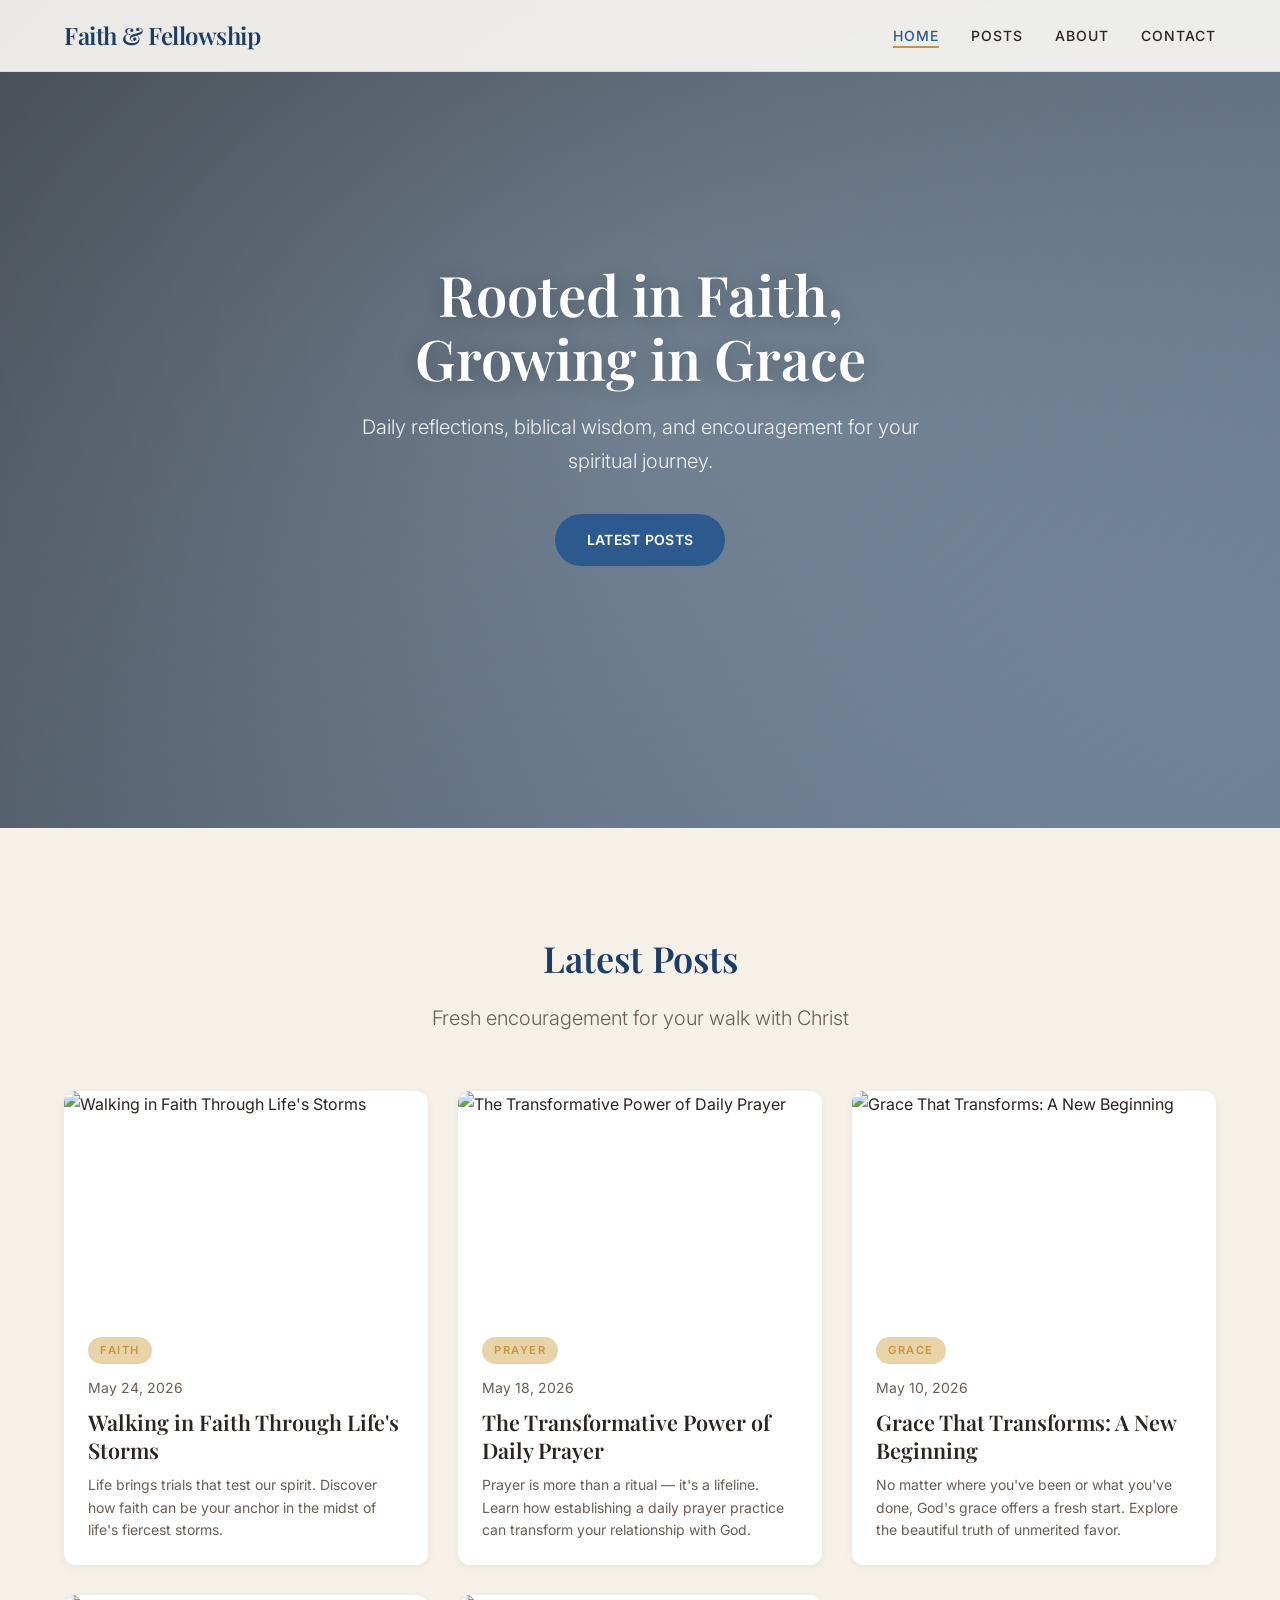
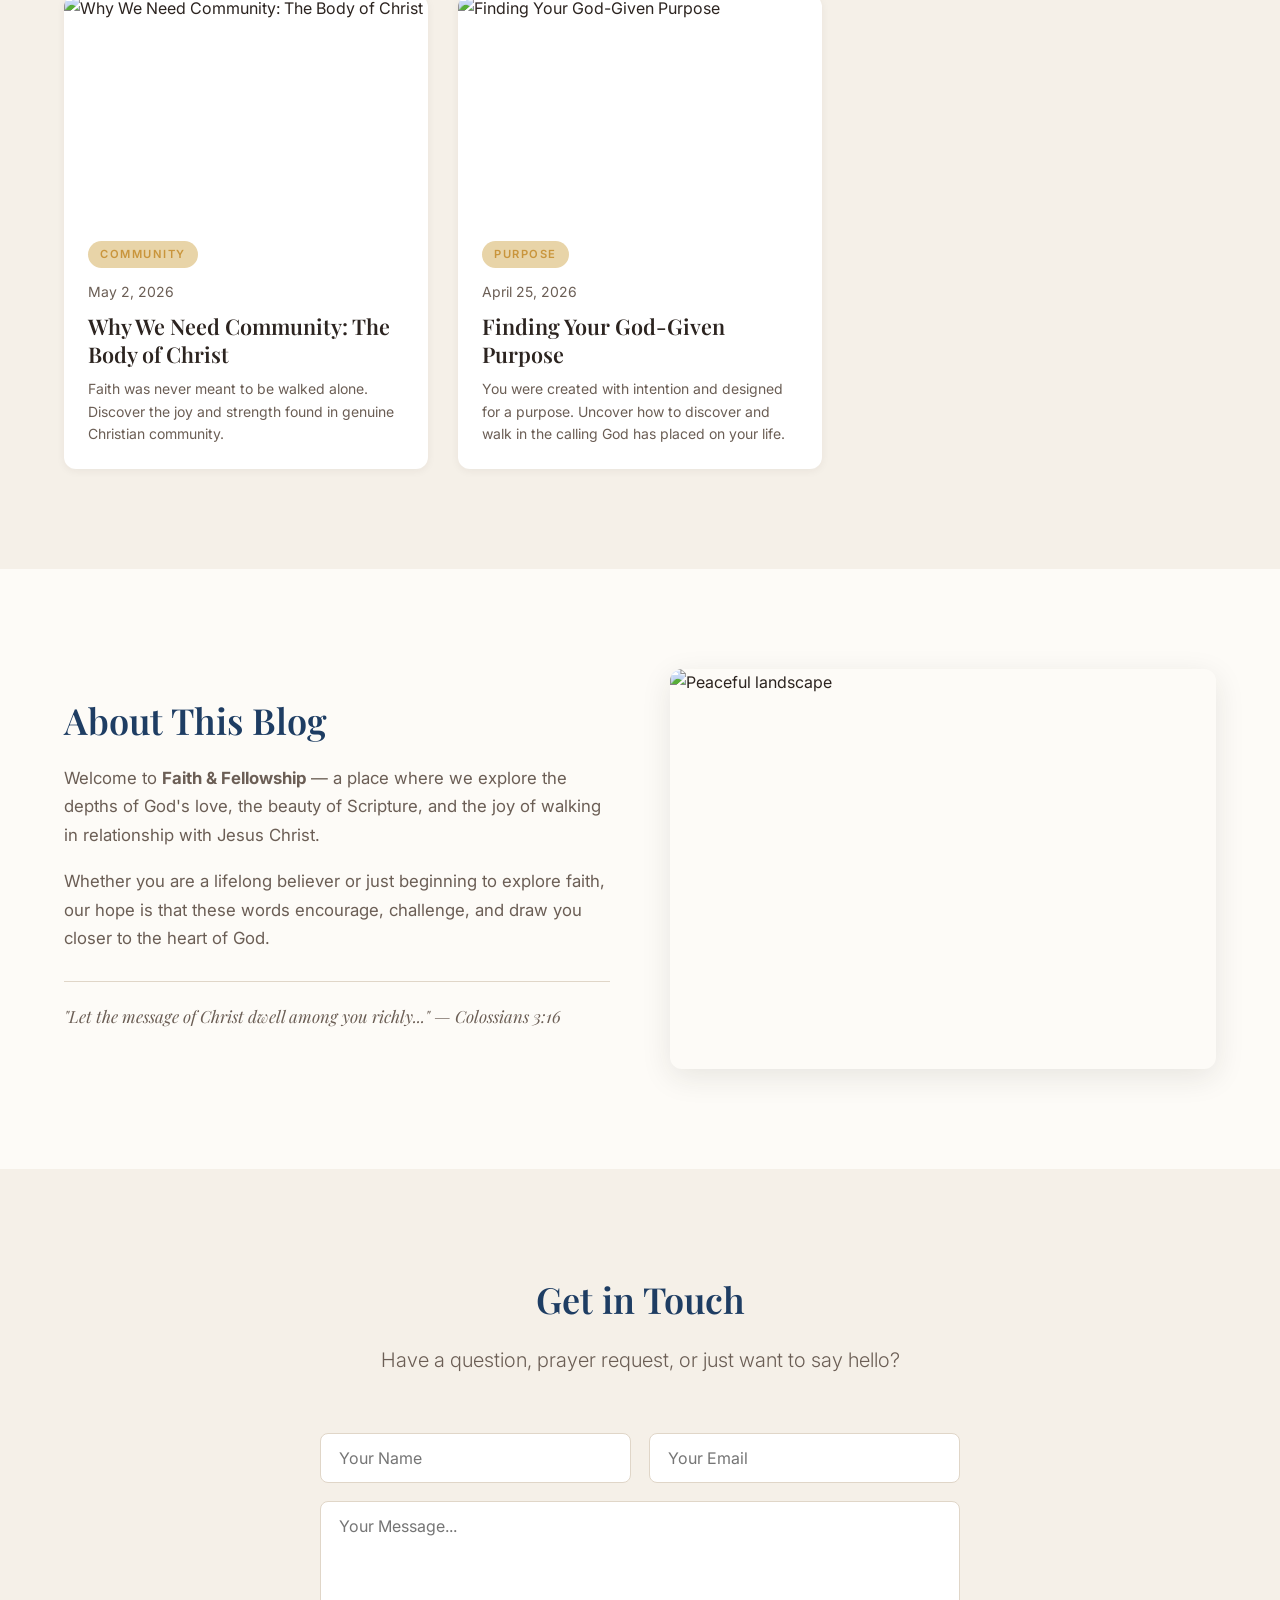
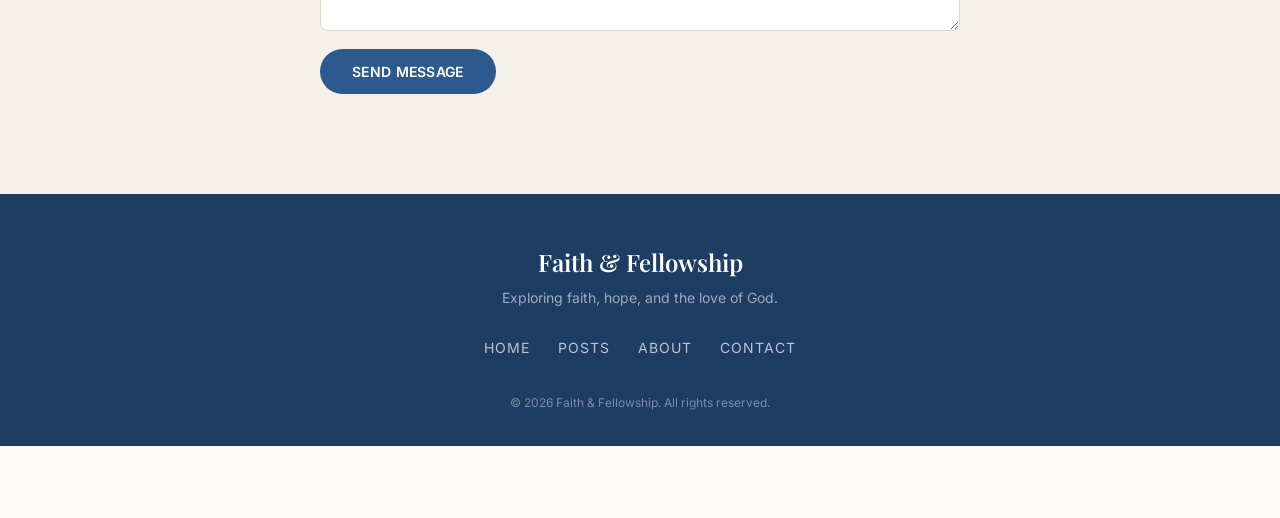
==== index.html @ 09952d6b "Initial commit: Christian blog - Faith & Fellowship" ====
<!DOCTYPE html>
<html lang="en">
<head>
  <meta charset="UTF-8">
  <meta name="viewport" content="width=device-width, initial-scale=1.0">
  <title>Faith &amp; Fellowship — A Christian Blog</title>
  <meta name="description" content="Exploring faith, hope, and the love of God through daily reflections and biblical wisdom.">
  <link rel="preconnect" href="https://fonts.googleapis.com">
  <link rel="preconnect" href="https://fonts.gstatic.com" crossorigin>
  <link href="https://fonts.googleapis.com/css2?family=Playfair+Display:ital,wght@0,400;0,600;1,400&family=Inter:wght@300;400;500;600&display=swap" rel="stylesheet">
  <link rel="stylesheet" href="css/style.css">
</head>
<body>

  <!-- ===== HEADER / NAV ===== -->
  <header class="site-header" id="top">
    <div class="container header-inner">
      <a href="#" class="logo">Faith &amp; Fellowship</a>
      <nav class="main-nav" id="mainNav">
        <button class="nav-toggle" id="navToggle" aria-label="Menu" aria-expanded="false">&#9776;</button>
        <ul class="nav-list">
          <li><a href="#home" class="nav-link active">Home</a></li>
          <li><a href="#posts" class="nav-link">Posts</a></li>
          <li><a href="#about" class="nav-link">About</a></li>
          <li><a href="#contact" class="nav-link">Contact</a></li>
        </ul>
      </nav>
    </div>
  </header>

  <main>

    <!-- ===== HERO ===== -->
    <section class="hero" id="home">
      <div class="hero-overlay"></div>
      <div class="container hero-content">
        <h1>Rooted in Faith,<br>Growing in Grace</h1>
        <p>Daily reflections, biblical wisdom, and encouragement for your spiritual journey.</p>
        <a href="#posts" class="btn btn-primary">Latest Posts</a>
      </div>
    </section>

    <!-- ===== LATEST POSTS ===== -->
    <section class="section posts-section" id="posts">
      <div class="container">
        <h2 class="section-title">Latest Posts</h2>
        <p class="section-subtitle">Fresh encouragement for your walk with Christ</p>
        <div class="posts-grid" id="postsGrid">
          <!-- rendered by JS -->
        </div>
      </div>
    </section>

    <!-- ===== ABOUT ===== -->
    <section class="section about-section" id="about">
      <div class="container about-content">
        <div class="about-text">
          <h2 class="section-title">About This Blog</h2>
          <p>Welcome to <strong>Faith &amp; Fellowship</strong> — a place where we explore the depths of God's love, the beauty of Scripture, and the joy of walking in relationship with Jesus Christ.</p>
          <p>Whether you are a lifelong believer or just beginning to explore faith, our hope is that these words encourage, challenge, and draw you closer to the heart of God.</p>
          <p class="about-verse">"Let the message of Christ dwell among you richly..." — Colossians 3:16</p>
        </div>
        <div class="about-image">
          <img src="https://images.unsplash.com/photo-1470252649378-9c29740c9fa8?w=600&q=80" alt="Peaceful landscape" loading="lazy">
        </div>
      </div>
    </section>

    <!-- ===== CONTACT ===== -->
    <section class="section contact-section" id="contact">
      <div class="container">
        <h2 class="section-title">Get in Touch</h2>
        <p class="section-subtitle">Have a question, prayer request, or just want to say hello?</p>
        <form class="contact-form" id="contactForm">
          <div class="form-row">
            <input type="text" placeholder="Your Name" required>
            <input type="email" placeholder="Your Email" required>
          </div>
          <textarea rows="5" placeholder="Your Message..." required></textarea>
          <button type="submit" class="btn btn-primary">Send Message</button>
        </form>
      </div>
    </section>

  </main>

  <!-- ===== FOOTER ===== -->
  <footer class="site-footer">
    <div class="container footer-inner">
      <div class="footer-brand">
        <span class="footer-logo">Faith &amp; Fellowship</span>
        <p class="footer-tagline">Exploring faith, hope, and the love of God.</p>
      </div>
      <ul class="footer-links">
        <li><a href="#home">Home</a></li>
        <li><a href="#posts">Posts</a></li>
        <li><a href="#about">About</a></li>
        <li><a href="#contact">Contact</a></li>
      </ul>
      <p class="footer-copy">&copy; 2026 Faith &amp; Fellowship. All rights reserved.</p>
    </div>
  </footer>

  <!-- ===== MODAL OVERLAY ===== -->
  <div class="modal-overlay" id="modalOverlay"></div>

  <script src="js/main.js"></script>
</body>
</html>
---- css/style.css ----
/* ===== RESET & BASE ===== */
*, *::before, *::after { box-sizing: border-box; margin: 0; padding: 0; }
html { scroll-behavior: smooth; }

:root {
  --clr-primary: #2D5A8E;
  --clr-primary-dark: #1E3D63;
  --clr-accent: #C9953C;
  --clr-accent-light: #E8D4A8;
  --clr-bg: #FDFBF7;
  --clr-bg-alt: #F5F0E8;
  --clr-text: #2C2420;
  --clr-text-light: #6B5E55;
  --clr-white: #FFFFFF;
  --clr-border: #E0D6C8;

  --ff-serif: 'Playfair Display', Georgia, serif;
  --ff-sans: 'Inter', -apple-system, sans-serif;

  --fs-hero: 3.5rem;
  --fs-title: 2.25rem;
  --fs-large: 1.25rem;
  --fs-base: 1rem;
  --fs-small: 0.875rem;

  --shadow-sm: 0 2px 8px rgba(44,36,32,0.06);
  --shadow-md: 0 8px 30px rgba(44,36,32,0.10);
  --radius: 12px;
  --max-width: 1200px;
  --header-h: 72px;
}

body {
  font-family: var(--ff-sans);
  font-size: var(--fs-base);
  line-height: 1.7;
  color: var(--clr-text);
  background: var(--clr-bg);
  -webkit-font-smoothing: antialiased;
}

img { max-width: 100%; display: block; }
a { color: var(--clr-primary); text-decoration: none; transition: color 0.2s; }
a:hover { color: var(--clr-accent); }
ul { list-style: none; }
.container { max-width: var(--max-width); margin: 0 auto; padding: 0 24px; }

/* ===== BUTTONS ===== */
.btn {
  display: inline-block;
  font-family: var(--ff-sans);
  font-weight: 600;
  font-size: var(--fs-small);
  padding: 14px 32px;
  border-radius: 50px;
  border: none;
  cursor: pointer;
  transition: all 0.25s;
  letter-spacing: 0.3px;
  text-transform: uppercase;
}
.btn-primary {
  background: var(--clr-primary);
  color: var(--clr-white);
}
.btn-primary:hover {
  background: var(--clr-primary-dark);
  color: var(--clr-white);
  transform: translateY(-2px);
  box-shadow: 0 6px 20px rgba(45,90,142,0.30);
}

/* ===== HEADER ===== */
.site-header {
  position: fixed;
  top: 0; left: 0; right: 0;
  height: var(--header-h);
  background: rgba(253,251,247,0.90);
  backdrop-filter: blur(12px);
  -webkit-backdrop-filter: blur(12px);
  border-bottom: 1px solid var(--clr-border);
  z-index: 1000;
}
.header-inner {
  display: flex;
  align-items: center;
  justify-content: space-between;
  height: 100%;
}
.logo {
  font-family: var(--ff-serif);
  font-size: 1.5rem;
  font-weight: 600;
  color: var(--clr-primary-dark);
  letter-spacing: -0.5px;
}
.logo:hover { color: var(--clr-primary-dark); }

.nav-list { display: flex; gap: 32px; align-items: center; }
.nav-link {
  font-size: var(--fs-small);
  font-weight: 500;
  color: var(--clr-text);
  text-transform: uppercase;
  letter-spacing: 1px;
  position: relative;
  padding-bottom: 4px;
}
.nav-link::after {
  content: '';
  position: absolute;
  bottom: 0; left: 0;
  width: 0;
  height: 2px;
  background: var(--clr-accent);
  transition: width 0.3s;
}
.nav-link:hover::after,
.nav-link.active::after { width: 100%; }
.nav-link.active { color: var(--clr-primary); }

.nav-toggle {
  display: none;
  background: none;
  border: none;
  font-size: 1.6rem;
  color: var(--clr-text);
  cursor: pointer;
  padding: 4px;
}

/* ===== HERO ===== */
.hero {
  min-height: 100vh;
  display: flex;
  align-items: center;
  justify-content: center;
  text-align: center;
  position: relative;
  background:
    linear-gradient(135deg, rgba(29,38,50,0.75) 0%, rgba(45,90,142,0.55) 100%),
    url('https://images.unsplash.com/photo-1504384308090-c894fdcc538d?w=1600&q=80') center/cover fixed;
  margin-top: calc(-1 * var(--header-h));
  padding-top: var(--header-h);
}
.hero-overlay {
  position: absolute;
  inset: 0;
  background: radial-gradient(ellipse at center, transparent 0%, rgba(0,0,0,0.20) 100%);
}
.hero-content { position: relative; z-index: 1; padding: 80px 24px; }
.hero h1 {
  font-family: var(--ff-serif);
  font-size: var(--fs-hero);
  font-weight: 600;
  color: var(--clr-white);
  line-height: 1.15;
  margin-bottom: 20px;
  text-shadow: 0 2px 20px rgba(0,0,0,0.25);
}
.hero p {
  font-size: var(--fs-large);
  color: rgba(255,255,255,0.90);
  max-width: 600px;
  margin: 0 auto 36px;
  font-weight: 300;
}

/* ===== SECTIONS ===== */
.section { padding: 100px 0; }
.section-title {
  font-family: var(--ff-serif);
  font-size: var(--fs-title);
  font-weight: 600;
  color: var(--clr-primary-dark);
  text-align: center;
  margin-bottom: 12px;
}
.section-subtitle {
  text-align: center;
  color: var(--clr-text-light);
  margin-bottom: 56px;
  font-size: var(--fs-large);
  font-weight: 300;
}

/* ===== POSTS GRID ===== */
.posts-section { background: var(--clr-bg-alt); }
.posts-grid {
  display: grid;
  grid-template-columns: repeat(auto-fill, minmax(340px, 1fr));
  gap: 30px;
}
.post-card {
  background: var(--clr-white);
  border-radius: var(--radius);
  overflow: hidden;
  box-shadow: var(--shadow-sm);
  transition: all 0.3s;
  cursor: pointer;
}
.post-card:hover {
  box-shadow: var(--shadow-md);
  transform: translateY(-6px);
}
.post-card-image {
  width: 100%;
  height: 220px;
  object-fit: cover;
}
.post-card-body { padding: 24px; }
.post-card-category {
  display: inline-block;
  font-size: 0.7rem;
  font-weight: 600;
  text-transform: uppercase;
  letter-spacing: 1.5px;
  color: var(--clr-accent);
  background: var(--clr-accent-light);
  padding: 4px 12px;
  border-radius: 50px;
  margin-bottom: 12px;
}
.post-card-date {
  font-size: var(--fs-small);
  color: var(--clr-text-light);
  margin-bottom: 8px;
}
.post-card-title {
  font-family: var(--ff-serif);
  font-size: 1.35rem;
  font-weight: 600;
  line-height: 1.3;
  margin-bottom: 10px;
  color: var(--clr-text);
}
.post-card-excerpt {
  font-size: var(--fs-small);
  color: var(--clr-text-light);
  line-height: 1.6;
}

/* ===== MODAL (post detail) ===== */
.modal-overlay {
  position: fixed;
  inset: 0;
  background: rgba(0,0,0,0.55);
  backdrop-filter: blur(6px);
  z-index: 2000;
  display: none;
  align-items: center;
  justify-content: center;
  padding: 24px;
  overflow-y: auto;
}
.modal-overlay.open { display: flex; }
.modal {
  background: var(--clr-white);
  border-radius: var(--radius);
  max-width: 720px;
  width: 100%;
  max-height: 90vh;
  overflow-y: auto;
  box-shadow: 0 20px 60px rgba(0,0,0,0.25);
  animation: modalFade 0.3s ease;
}
@keyframes modalFade {
  from { opacity: 0; transform: translateY(30px) scale(0.96); }
  to { opacity: 1; transform: translateY(0) scale(1); }
}
.modal-image {
  width: 100%;
  height: 320px;
  object-fit: cover;
}
.modal-body { padding: 36px; }
.modal-body .post-card-category { margin-bottom: 8px; }
.modal-date {
  font-size: var(--fs-small);
  color: var(--clr-text-light);
  margin-bottom: 16px;
}
.modal-title {
  font-family: var(--ff-serif);
  font-size: 2rem;
  font-weight: 600;
  line-height: 1.25;
  margin-bottom: 20px;
  color: var(--clr-primary-dark);
}
.modal-content {
  font-size: 1.05rem;
  line-height: 1.8;
  color: var(--clr-text);
}
.modal-content p { margin-bottom: 1.2em; }
.modal-close {
  display: inline-block;
  margin-top: 24px;
  background: none;
  border: 2px solid var(--clr-border);
  padding: 10px 28px;
  border-radius: 50px;
  font-family: var(--ff-sans);
  font-weight: 500;
  font-size: var(--fs-small);
  cursor: pointer;
  transition: all 0.2s;
  color: var(--clr-text-light);
}
.modal-close:hover {
  border-color: var(--clr-primary);
  color: var(--clr-primary);
}

/* ===== ABOUT ===== */
.about-content {
  display: grid;
  grid-template-columns: 1fr 1fr;
  gap: 60px;
  align-items: center;
}
.about-text .section-title { text-align: left; }
.about-text p {
  font-size: 1.05rem;
  color: var(--clr-text-light);
  margin-bottom: 18px;
}
.about-verse {
  font-family: var(--ff-serif);
  font-style: italic;
  font-size: var(--fs-large);
  color: var(--clr-primary);
  margin-top: 28px;
  padding-top: 20px;
  border-top: 1px solid var(--clr-border);
}
.about-image img {
  border-radius: var(--radius);
  box-shadow: var(--shadow-md);
  width: 100%;
  height: 400px;
  object-fit: cover;
}

/* ===== CONTACT ===== */
.contact-section { background: var(--clr-bg-alt); }
.contact-form {
  max-width: 640px;
  margin: 0 auto;
  display: flex;
  flex-direction: column;
  gap: 18px;
}
.form-row {
  display: grid;
  grid-template-columns: 1fr 1fr;
  gap: 18px;
}
.contact-form input,
.contact-form textarea {
  width: 100%;
  padding: 14px 18px;
  border: 1px solid var(--clr-border);
  border-radius: 8px;
  font-family: var(--ff-sans);
  font-size: var(--fs-base);
  color: var(--clr-text);
  background: var(--clr-white);
  transition: border-color 0.2s;
}
.contact-form input:focus,
.contact-form textarea:focus {
  outline: none;
  border-color: var(--clr-primary);
  box-shadow: 0 0 0 3px rgba(45,90,142,0.10);
}
.contact-form textarea { resize: vertical; }
.contact-form .btn { align-self: flex-start; }

/* ===== FOOTER ===== */
.site-footer {
  background: var(--clr-primary-dark);
  color: rgba(255,255,255,0.80);
  padding: 48px 0 32px;
}
.footer-inner {
  display: flex;
  flex-direction: column;
  align-items: center;
  gap: 24px;
  text-align: center;
}
.footer-logo {
  font-family: var(--ff-serif);
  font-size: 1.5rem;
  font-weight: 600;
  color: var(--clr-white);
}
.footer-tagline { font-size: var(--fs-small); opacity: 0.7; margin-top: 4px; }
.footer-links { display: flex; gap: 28px; }
.footer-links a {
  color: rgba(255,255,255,0.70);
  font-size: var(--fs-small);
  text-transform: uppercase;
  letter-spacing: 1px;
}
.footer-links a:hover { color: var(--clr-accent); }
.footer-copy {
  font-size: 0.75rem;
  opacity: 0.5;
  margin-top: 8px;
}

/* ===== RESPONSIVE ===== */
@media (max-width: 900px) {
  :root {
    --fs-hero: 2.5rem;
    --fs-title: 1.75rem;
  }
  .about-content {
    grid-template-columns: 1fr;
    gap: 36px;
  }
  .about-image img { height: 280px; }
  .about-text .section-title { text-align: center; }
}

@media (max-width: 768px) {
  .nav-toggle {
    display: block;
    z-index: 1001;
  }
  .nav-list {
    display: flex;
    flex-direction: column;
    gap: 24px;
    position: fixed;
    top: 0; right: -100%;
    width: 260px;
    height: 100vh;
    background: var(--clr-white);
    padding: 100px 40px 40px;
    box-shadow: -8px 0 30px rgba(0,0,0,0.10);
    transition: right 0.35s ease;
    z-index: 999;
  }
  .nav-list.open { right: 0; }
  .posts-grid { grid-template-columns: 1fr; }
  .form-row { grid-template-columns: 1fr; }
  .modal-body { padding: 24px; }
  .modal-image { height: 200px; }
  .modal-title { font-size: 1.5rem; }
}

@media (max-width: 480px) {
  .hero h1 { font-size: 2rem; }
  .hero p { font-size: 1rem; }
  .section { padding: 60px 0; }
  .section-subtitle { font-size: 1rem; }
}
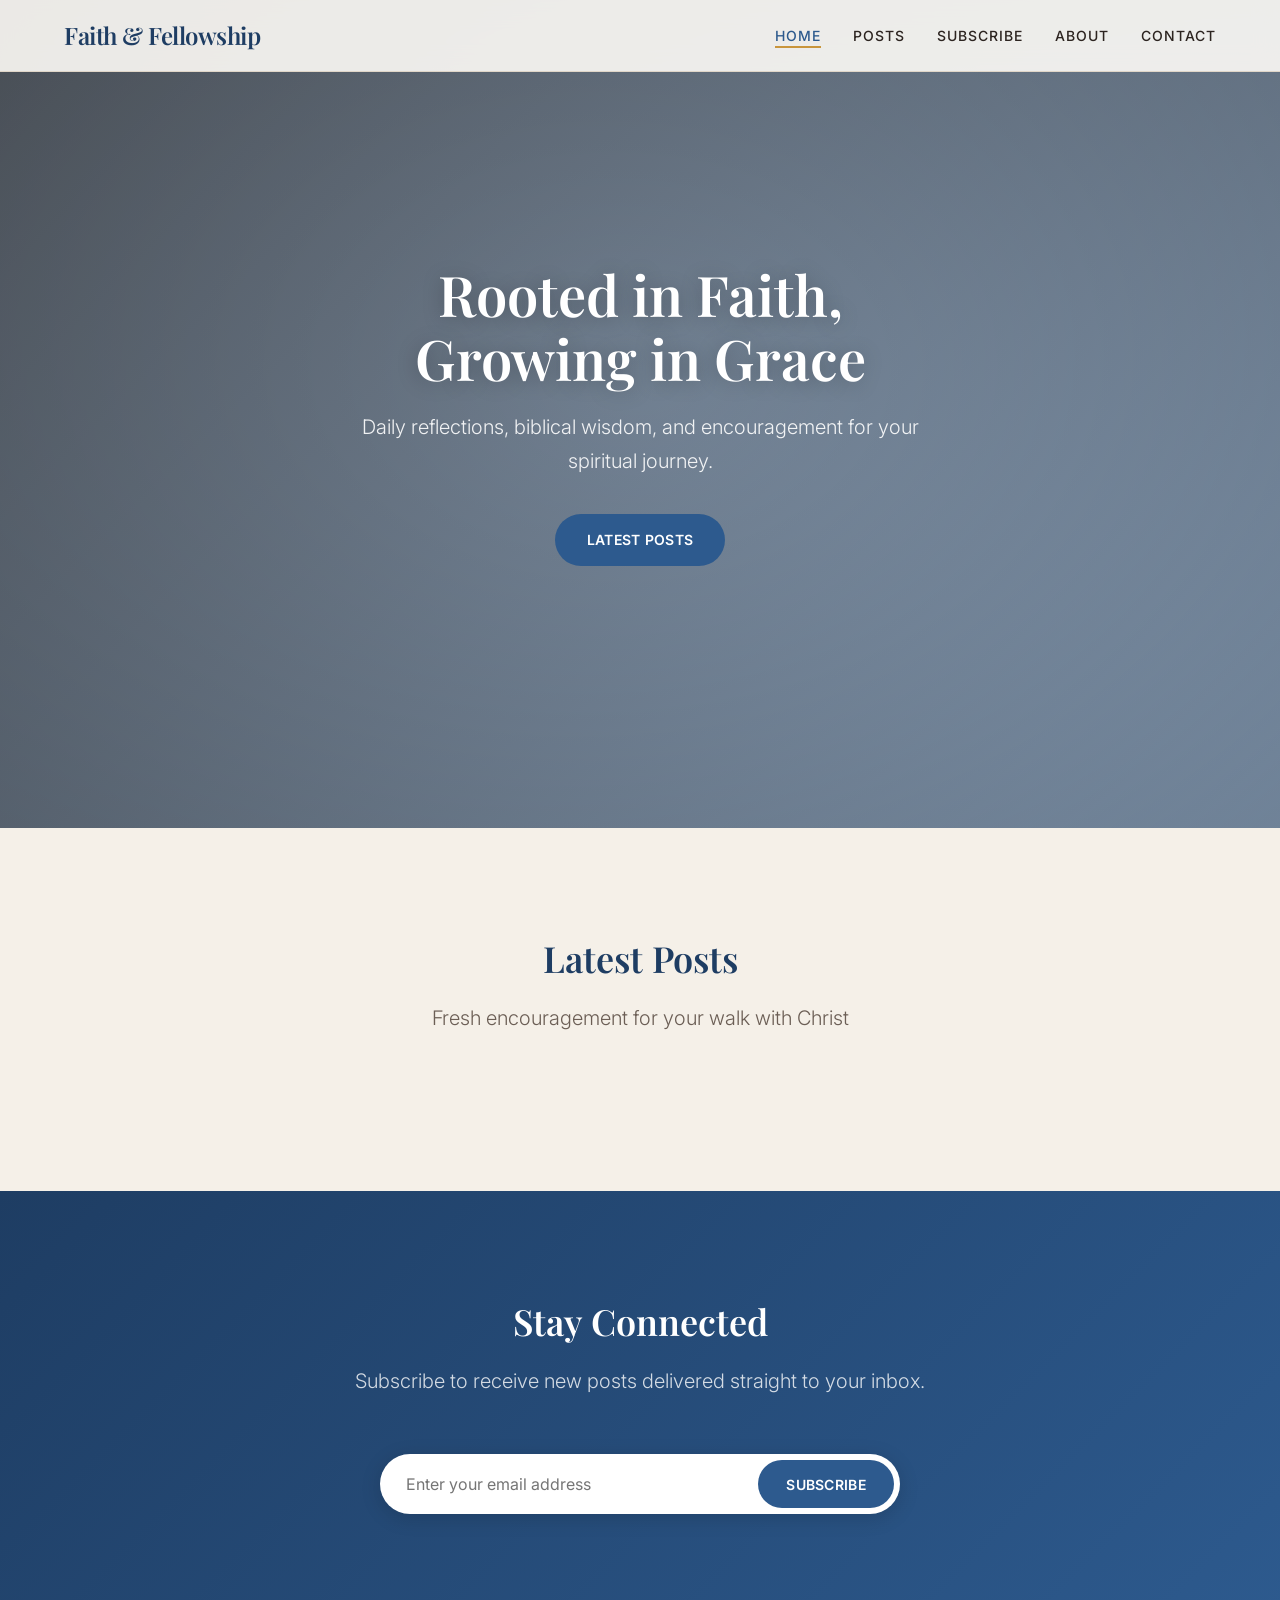
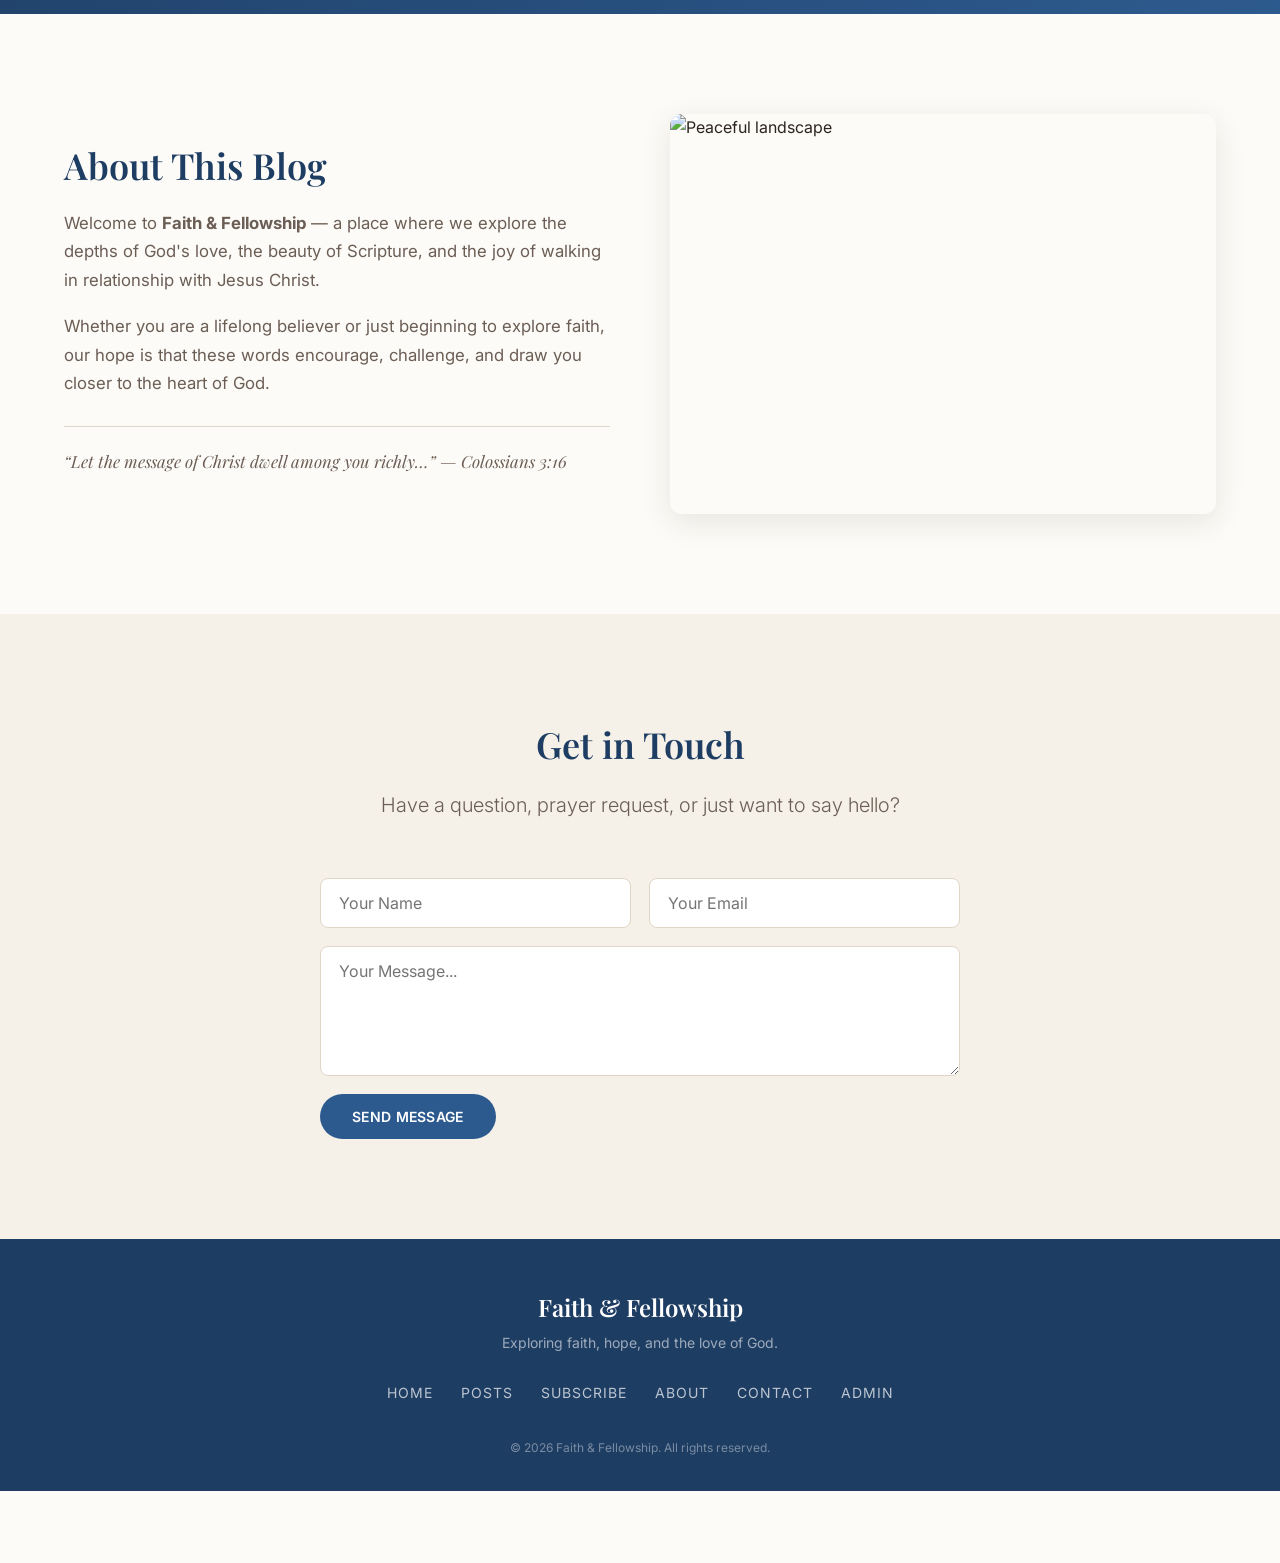
==== commit d2ce2f63: "Add site-config.json, dynamic content via data-cfg attributes, and Site Settings editor in admin pan" ====
--- a/index.html
+++ b/index.html
@@ -3,8 +3,8 @@
 <head>
   <meta charset="UTF-8">
   <meta name="viewport" content="width=device-width, initial-scale=1.0">
-  <title>Faith &amp; Fellowship — A Christian Blog</title>
-  <meta name="description" content="Exploring faith, hope, and the love of God through daily reflections and biblical wisdom.">
+  <title data-cfg="titleTag">Faith &amp; Fellowship — A Christian Blog</title>
+  <meta name="description" data-cfg="metaDescription" content="Exploring faith, hope, and the love of God through daily reflections and biblical wisdom.">
   <link rel="preconnect" href="https://fonts.googleapis.com">
   <link rel="preconnect" href="https://fonts.gstatic.com" crossorigin>
   <link href="https://fonts.googleapis.com/css2?family=Playfair+Display:ital,wght@0,400;0,600;1,400&family=Inter:wght@300;400;500;600&display=swap" rel="stylesheet">
@@ -15,12 +15,13 @@
   <!-- ===== HEADER / NAV ===== -->
   <header class="site-header" id="top">
     <div class="container header-inner">
-      <a href="#" class="logo">Faith &amp; Fellowship</a>
+      <a href="#" class="logo" data-cfg="siteName">Faith &amp; Fellowship</a>
       <nav class="main-nav" id="mainNav">
         <button class="nav-toggle" id="navToggle" aria-label="Menu" aria-expanded="false">&#9776;</button>
         <ul class="nav-list">
           <li><a href="#home" class="nav-link active">Home</a></li>
           <li><a href="#posts" class="nav-link">Posts</a></li>
+          <li><a href="#subscribe" class="nav-link">Subscribe</a></li>
           <li><a href="#about" class="nav-link">About</a></li>
           <li><a href="#contact" class="nav-link">Contact</a></li>
         </ul>
@@ -31,11 +32,11 @@
   <main>
 
     <!-- ===== HERO ===== -->
-    <section class="hero" id="home">
+    <section class="hero" id="home" data-cfg-bg="hero.bgImage">
       <div class="hero-overlay"></div>
       <div class="container hero-content">
-        <h1>Rooted in Faith,<br>Growing in Grace</h1>
-        <p>Daily reflections, biblical wisdom, and encouragement for your spiritual journey.</p>
+        <h1 data-cfg="hero.title">Rooted in Faith,<br>Growing in Grace</h1>
+        <p data-cfg="hero.subtitle">Daily reflections, biblical wisdom, and encouragement for your spiritual journey.</p>
         <a href="#posts" class="btn btn-primary">Latest Posts</a>
       </div>
     </section>
@@ -51,17 +52,33 @@
       </div>
     </section>
 
+    <!-- ===== SUBSCRIBE ===== -->
+    <section class="section subscribe-section" id="subscribe">
+      <div class="container">
+        <h2 class="section-title" data-cfg="subscribe.title">Stay Connected</h2>
+        <p class="section-subtitle" data-cfg="subscribe.subtitle">Subscribe to receive new posts delivered straight to your inbox.</p>
+        <form class="subscribe-form" id="subscribeForm" netlify>
+          <input type="hidden" name="form-name" value="subscribe">
+          <div class="subscribe-inner">
+            <input type="email" name="email" placeholder="Enter your email address" required>
+            <button type="submit" class="btn btn-primary">Subscribe</button>
+          </div>
+          <p class="subscribe-success" id="subscribeSuccess" data-cfg="subscribe.successMsg">Thanks for subscribing! You'll hear from us soon.</p>
+        </form>
+      </div>
+    </section>
+
     <!-- ===== ABOUT ===== -->
     <section class="section about-section" id="about">
       <div class="container about-content">
         <div class="about-text">
-          <h2 class="section-title">About This Blog</h2>
-          <p>Welcome to <strong>Faith &amp; Fellowship</strong> — a place where we explore the depths of God's love, the beauty of Scripture, and the joy of walking in relationship with Jesus Christ.</p>
-          <p>Whether you are a lifelong believer or just beginning to explore faith, our hope is that these words encourage, challenge, and draw you closer to the heart of God.</p>
-          <p class="about-verse">"Let the message of Christ dwell among you richly..." — Colossians 3:16</p>
+          <h2 class="section-title" data-cfg="about.title">About This Blog</h2>
+          <p data-cfg="about.paragraph1">Welcome to <strong>Faith &amp; Fellowship</strong> — a place where we explore the depths of God's love, the beauty of Scripture, and the joy of walking in relationship with Jesus Christ.</p>
+          <p data-cfg="about.paragraph2">Whether you are a lifelong believer or just beginning to explore faith, our hope is that these words encourage, challenge, and draw you closer to the heart of God.</p>
+          <p class="about-verse" data-cfg="about.verse">"Let the message of Christ dwell among you richly..." — Colossians 3:16</p>
         </div>
         <div class="about-image">
-          <img src="https://images.unsplash.com/photo-1470252649378-9c29740c9fa8?w=600&q=80" alt="Peaceful landscape" loading="lazy">
+          <img data-cfg-src="about.image" src="https://images.unsplash.com/photo-1470252649378-9c29740c9fa8?w=600&q=80" alt="Peaceful landscape" loading="lazy">
         </div>
       </div>
     </section>
@@ -88,14 +105,16 @@
   <footer class="site-footer">
     <div class="container footer-inner">
       <div class="footer-brand">
-        <span class="footer-logo">Faith &amp; Fellowship</span>
-        <p class="footer-tagline">Exploring faith, hope, and the love of God.</p>
+        <span class="footer-logo" data-cfg="siteName">Faith &amp; Fellowship</span>
+        <p class="footer-tagline" data-cfg="footer.tagline">Exploring faith, hope, and the love of God.</p>
       </div>
       <ul class="footer-links">
         <li><a href="#home">Home</a></li>
         <li><a href="#posts">Posts</a></li>
+        <li><a href="#subscribe">Subscribe</a></li>
         <li><a href="#about">About</a></li>
         <li><a href="#contact">Contact</a></li>
+        <li><a href="admin.html">Admin</a></li>
       </ul>
       <p class="footer-copy">&copy; 2026 Faith &amp; Fellowship. All rights reserved.</p>
     </div>
--- a/css/style.css
+++ b/css/style.css
@@ -137,9 +137,10 @@
   justify-content: center;
   text-align: center;
   position: relative;
+  --hero-bg: url('https://images.unsplash.com/photo-1504384308090-c894fdcc538d?w=1600&q=80');
   background:
     linear-gradient(135deg, rgba(29,38,50,0.75) 0%, rgba(45,90,142,0.55) 100%),
-    url('https://images.unsplash.com/photo-1504384308090-c894fdcc538d?w=1600&q=80') center/cover fixed;
+    var(--hero-bg) center/cover fixed;
   margin-top: calc(-1 * var(--header-h));
   padding-top: var(--header-h);
 }
@@ -312,6 +313,45 @@
   border-color: var(--clr-primary);
   color: var(--clr-primary);
 }
+
+/* ===== SUBSCRIBE ===== */
+.subscribe-section {
+  background: linear-gradient(135deg, var(--clr-primary-dark), var(--clr-primary));
+  color: var(--clr-white);
+}
+.subscribe-section .section-title { color: var(--clr-white); }
+.subscribe-section .section-subtitle { color: rgba(255,255,255,0.80); }
+.subscribe-form { max-width: 520px; margin: 0 auto; }
+.subscribe-inner {
+  display: flex;
+  gap: 12px;
+  background: var(--clr-white);
+  border-radius: 50px;
+  padding: 6px;
+  box-shadow: 0 4px 20px rgba(0,0,0,0.15);
+}
+.subscribe-inner input {
+  flex: 1;
+  border: none;
+  padding: 14px 20px;
+  font-family: var(--ff-sans);
+  font-size: var(--fs-base);
+  color: var(--clr-text);
+  background: transparent;
+  outline: none;
+}
+.subscribe-inner .btn {
+  white-space: nowrap;
+  padding: 12px 28px;
+}
+.subscribe-success {
+  display: none;
+  text-align: center;
+  margin-top: 16px;
+  font-size: var(--fs-small);
+  color: #A8E6CF;
+}
+.subscribe-success.visible { display: block; }
 
 /* ===== ABOUT ===== */
 .about-content {
@@ -451,6 +491,8 @@
   .modal-body { padding: 24px; }
   .modal-image { height: 200px; }
   .modal-title { font-size: 1.5rem; }
+  .subscribe-inner { flex-direction: column; border-radius: var(--radius); }
+  .subscribe-inner input { text-align: center; }
 }
 
 @media (max-width: 480px) {
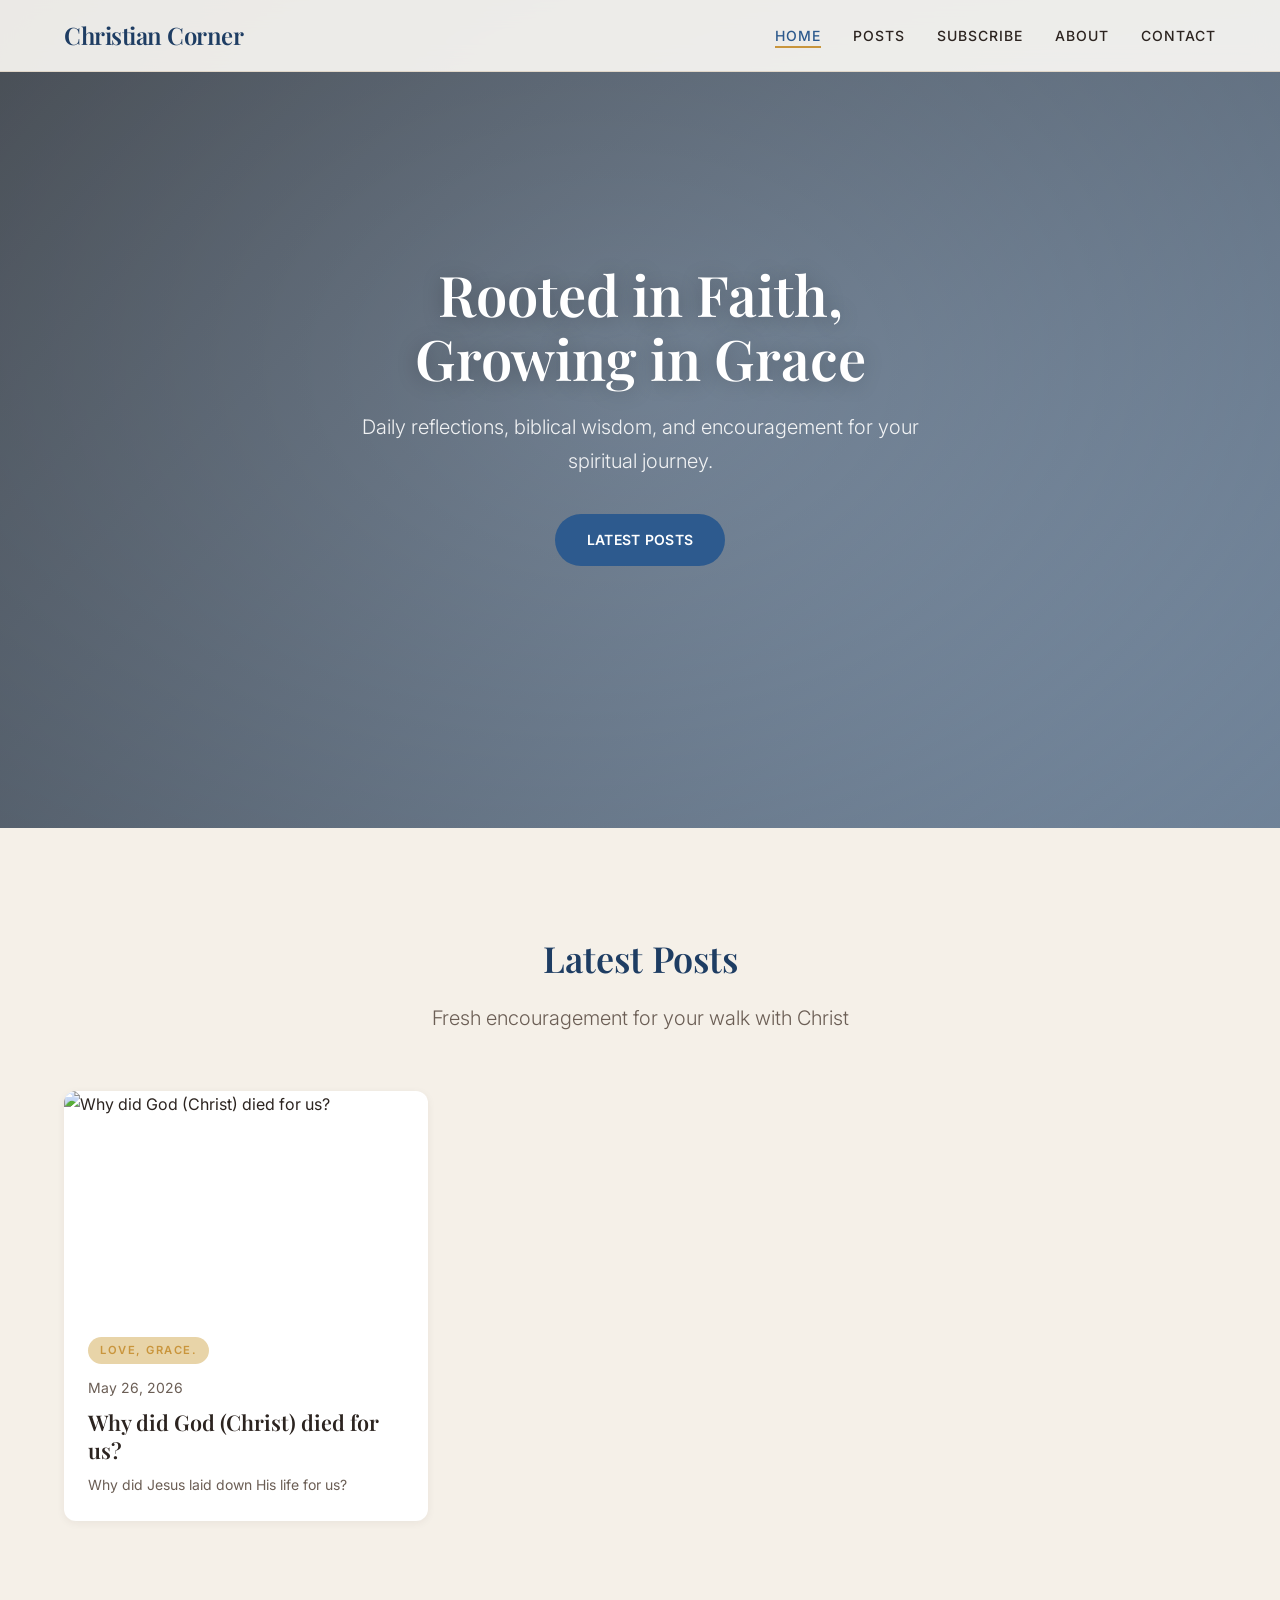
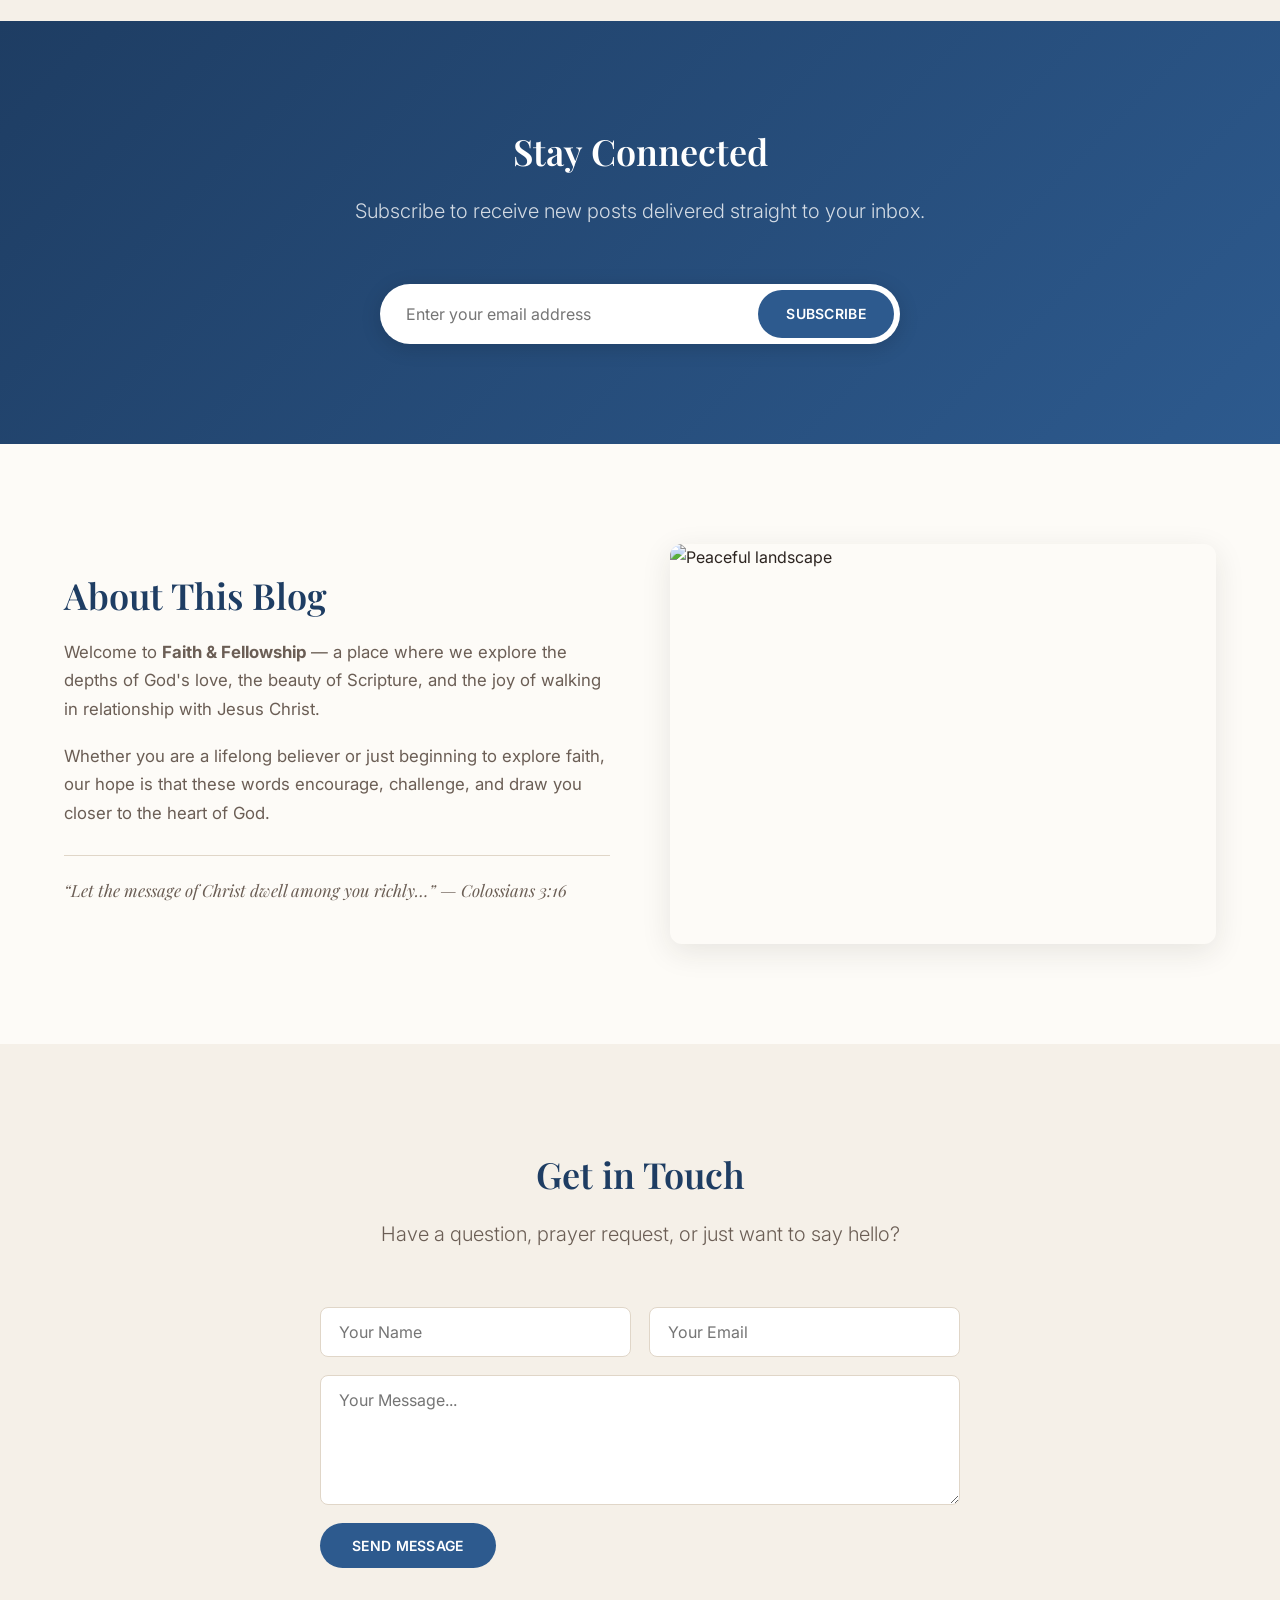
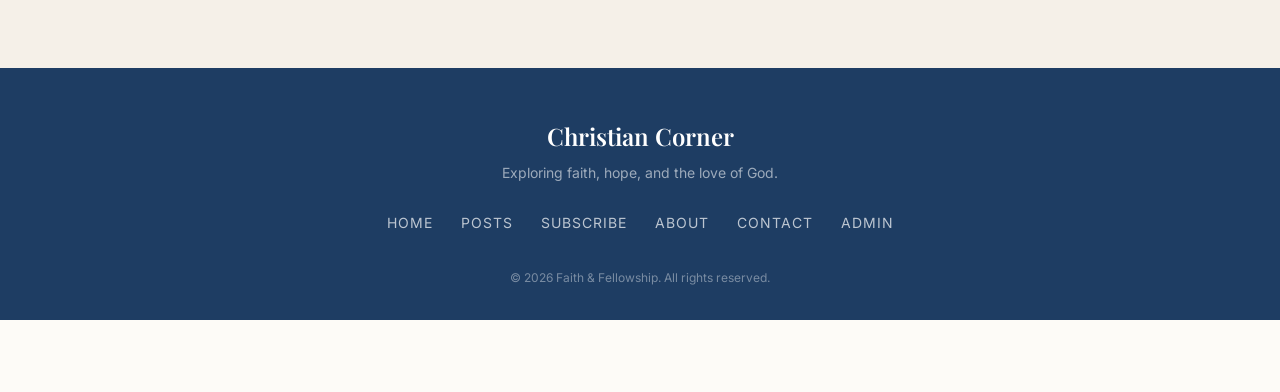
==== commit 24993d86: "Remove netlify.toml and Netlify form attr for GitHub Pages migration" ====
--- a/index.html
+++ b/index.html
@@ -57,8 +57,7 @@
       <div class="container">
         <h2 class="section-title" data-cfg="subscribe.title">Stay Connected</h2>
         <p class="section-subtitle" data-cfg="subscribe.subtitle">Subscribe to receive new posts delivered straight to your inbox.</p>
-        <form class="subscribe-form" id="subscribeForm" netlify>
-          <input type="hidden" name="form-name" value="subscribe">
+        <form class="subscribe-form" id="subscribeForm">
           <div class="subscribe-inner">
             <input type="email" name="email" placeholder="Enter your email address" required>
             <button type="submit" class="btn btn-primary">Subscribe</button>
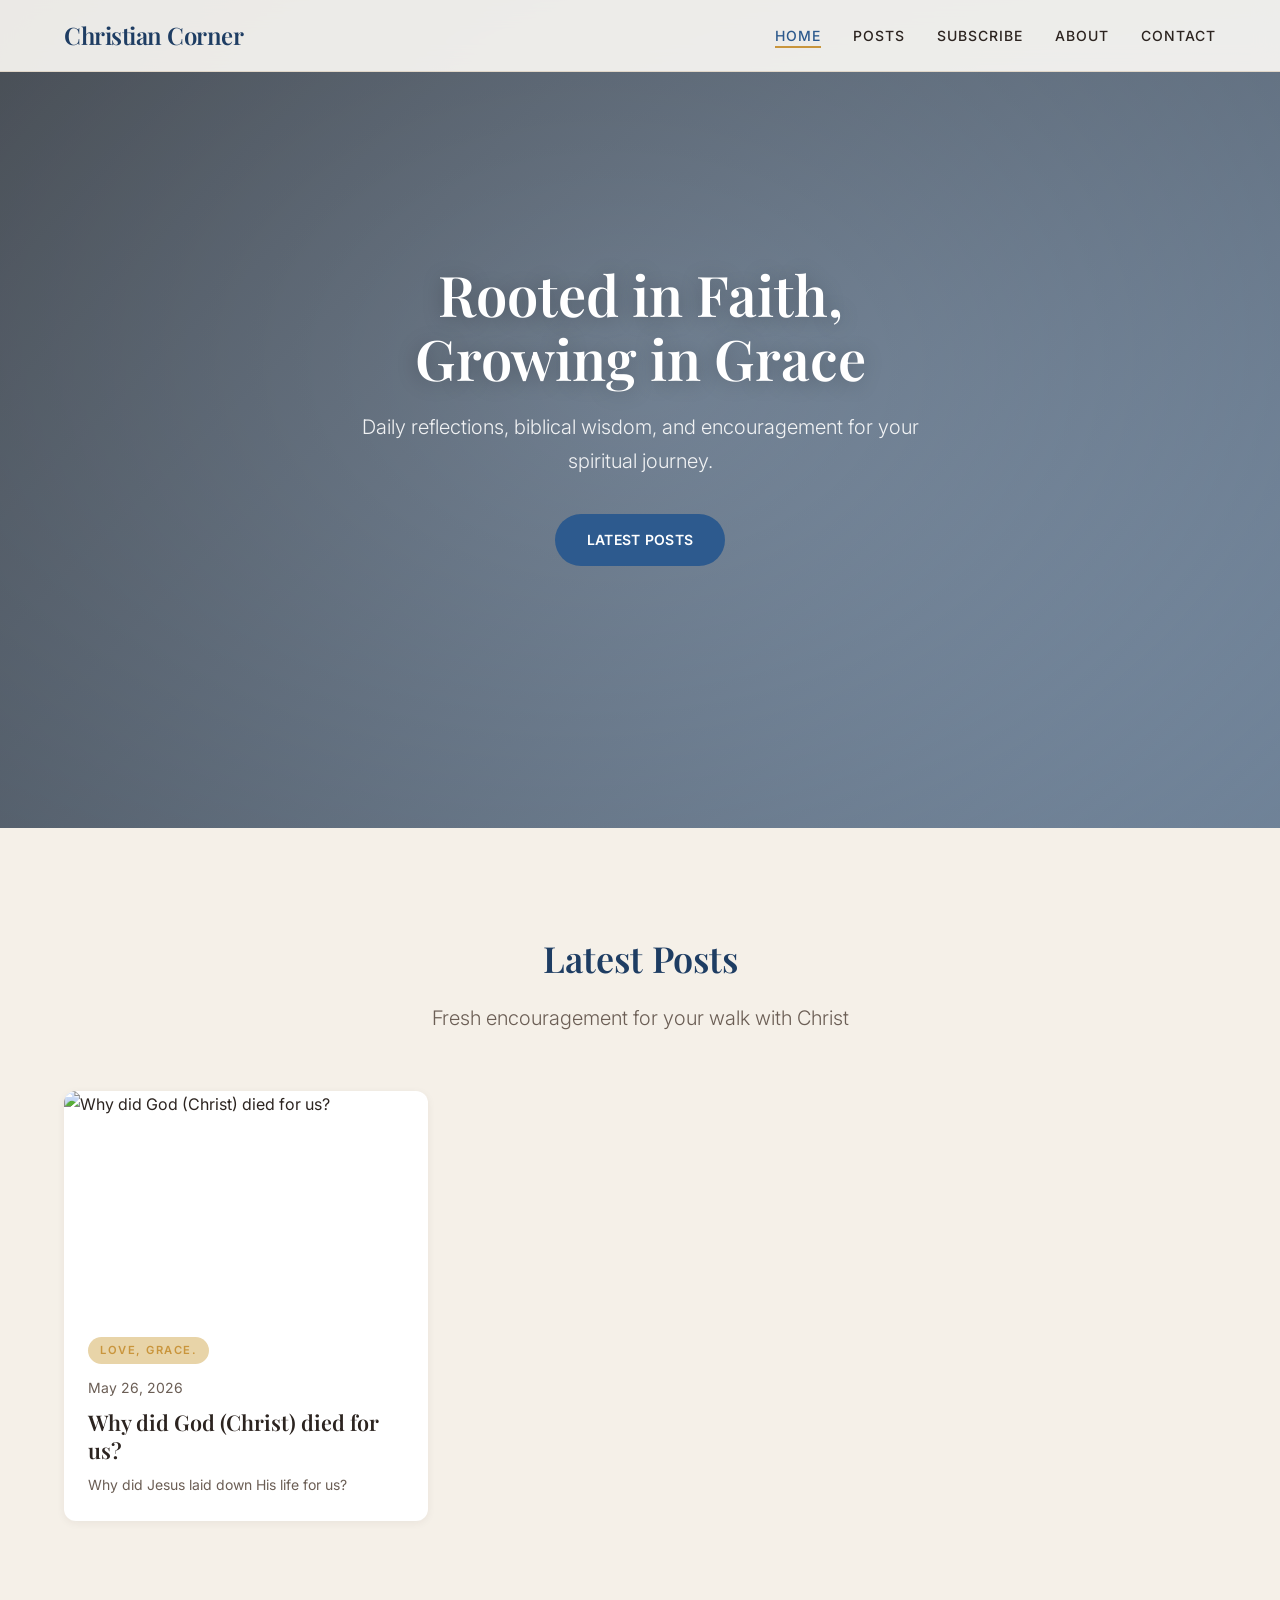
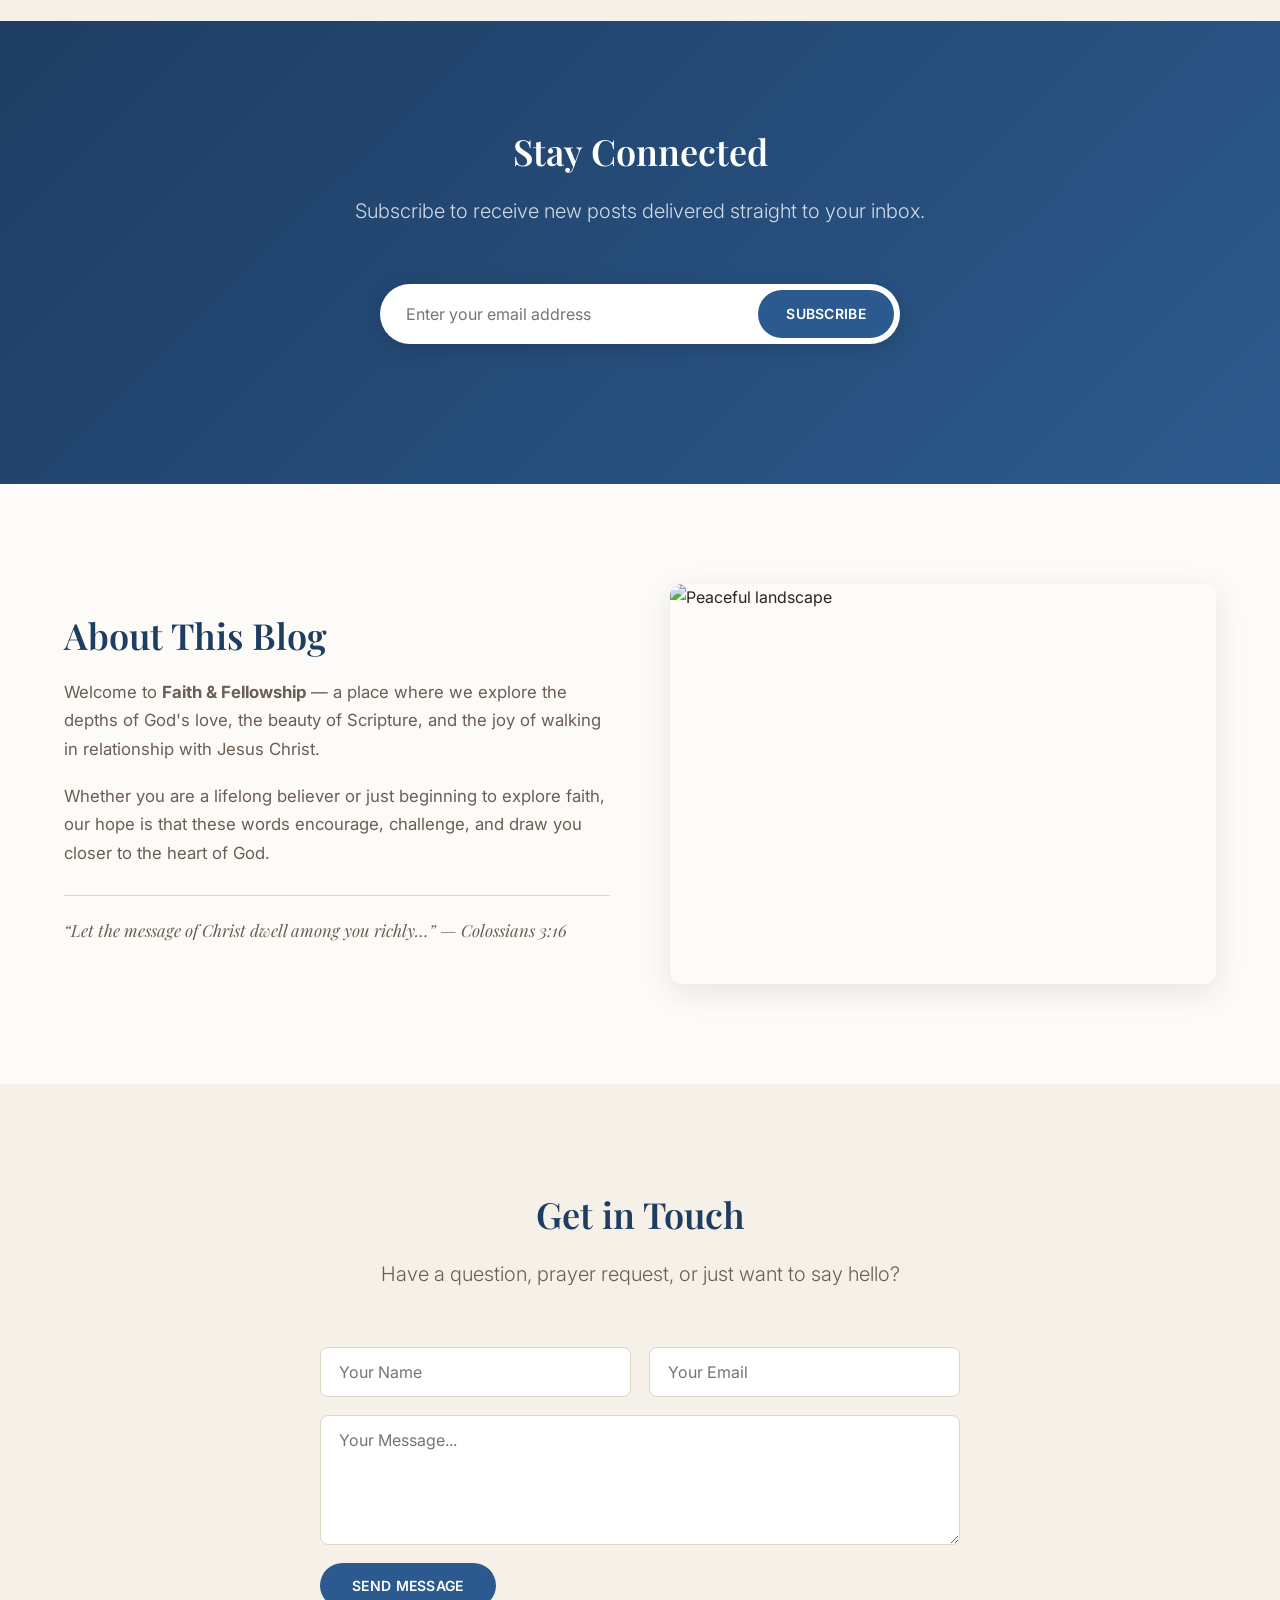
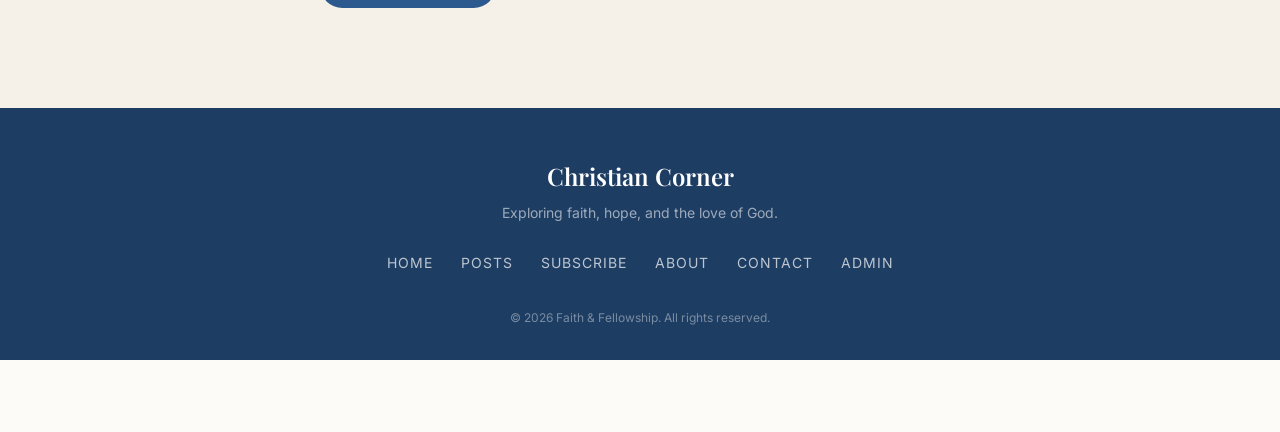
==== commit bf105740: "Replace subscription form with Formspree integration" ====
--- a/index.html
+++ b/index.html
@@ -57,12 +57,12 @@
       <div class="container">
         <h2 class="section-title" data-cfg="subscribe.title">Stay Connected</h2>
         <p class="section-subtitle" data-cfg="subscribe.subtitle">Subscribe to receive new posts delivered straight to your inbox.</p>
-        <form class="subscribe-form" id="subscribeForm">
+        <form class="subscribe-form" id="subscribeForm" method="POST" action="https://formspree.io/f/YOUR_FORM_ID">
           <div class="subscribe-inner">
             <input type="email" name="email" placeholder="Enter your email address" required>
             <button type="submit" class="btn btn-primary">Subscribe</button>
           </div>
-          <p class="subscribe-success" id="subscribeSuccess" data-cfg="subscribe.successMsg">Thanks for subscribing! You'll hear from us soon.</p>
+          <p class="subscribe-msg" id="subscribeMsg"></p>
         </form>
       </div>
     </section>
--- a/css/style.css
+++ b/css/style.css
@@ -344,14 +344,14 @@
   white-space: nowrap;
   padding: 12px 28px;
 }
-.subscribe-success {
-  display: none;
+.subscribe-msg {
   text-align: center;
   margin-top: 16px;
   font-size: var(--fs-small);
-  color: #A8E6CF;
-}
-.subscribe-success.visible { display: block; }
+  min-height: 24px;  
+}
+.subscribe-msg.success { color: #A8E6CF; }
+.subscribe-msg.error { color: #FFB3B3; }
 
 /* ===== ABOUT ===== */
 .about-content {
